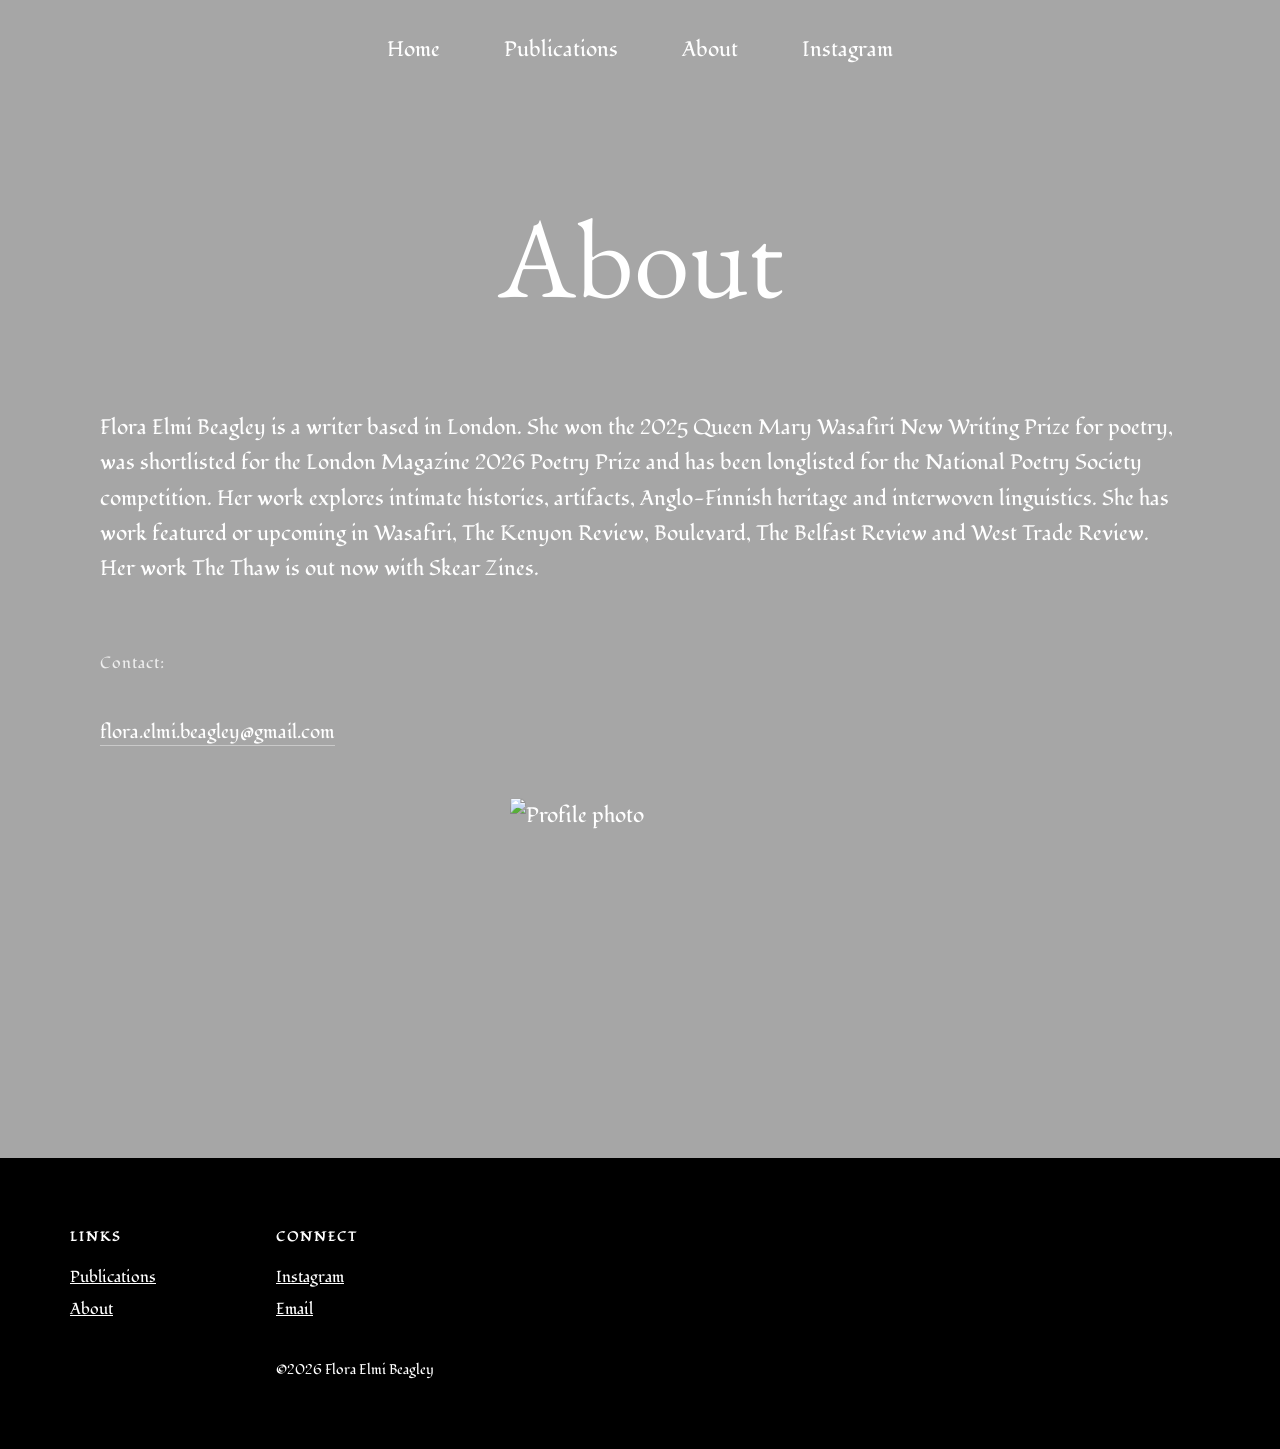
==== about.html @ 31368436 "Add files via upload" ====
<!DOCTYPE html>
<html lang="en">
<head>
<meta charset="UTF-8">
<meta name="viewport" content="width=device-width, initial-scale=1.0">
<title>About</title>
<link rel="stylesheet" href="style.css">
</head>

<body>

<section class="page about-page">

<div class="overlay"></div>

<div class="content">

<nav>
    <a href="index.html">Home</a>
    <a href="publications.html">Publications</a>
    <a href="about.html">About</a>
    <a href="https://www.instagram.com/flora.elmi/" target="_blank" rel="noopener noreferrer">Instagram</a>
</nav>

<h1 class="page-title">About</h1>

<div class="about-container">

<div class="about-text">

<p>
Flora Elmi Beagley is a writer based in London. She won the 2025 Queen Mary Wasafiri New Writing Prize for poetry, was shortlisted for the London Magazine 2026 Poetry Prize and has been longlisted for the National Poetry Society competition. Her work explores intimate histories, artifacts, Anglo-Finnish heritage and interwoven linguistics. She has work featured or upcoming in Wasafiri, The Kenyon Review, Boulevard, The Belfast Review and West Trade Review. Her work The Thaw is out now with Skear Zines.
</p>

<div class="contact">
    <span class="contact-label">Contact:</span>
    <br><br>
    <a href="mailto:flora.elmi.beagley@gmail.com">
        flora.elmi.beagley@gmail.com
    </a>
</div>
<div class="profile-image">
    <img src="images/profile.jpg" alt="Profile photo">
</div>
</div>

</div>

</div>

</section>
<footer class="footer-panel">

<div class="footer-column">
    <h3>LINKS</h3>

    <a href="publications.html">Publications</a>
    <a href="about.html">About</a>
</div>

<div class="footer-column">
    <h3>CONNECT</h3>

    <a href="https://www.instagram.com/flora.elmi/" target="_blank" rel="noopener noreferrer">Instagram</a>
    <a href="mailto:flora.elmi.beagley@gmail.com">Email</a>

    <div class="copyright">
        ©2026 Flora Elmi Beagley
    </div>
</div>

</footer>
</body>
</html>
---- style.css ----
@import url('https://fonts.googleapis.com/css2?family=EB+Garamond:wght@400;500;700&family=Fondamento&display=swap');

*{
    margin:0;
    padding:0;
    box-sizing:border-box;
}

html,body{
    height:100%;
}

body{
    font-family:'Fondamento', cursive;
    color:white;
}

.page{
    min-height:100vh;
    position:relative;
    background-size:cover;
    background-position:center;
    background-repeat:no-repeat;
}

.overlay{
    position:absolute;
    inset:0;
    background:rgba(0,0,0,.35);
}

.content{
    position:relative;
    z-index:2;
}

nav{
    padding-top:35px;
    text-align:center;
}

nav a{
    color:white;
    text-decoration:none;
    margin:0 30px;
    font-size:1.3rem;
}

nav a:hover{
    opacity:.7;
}

.hero-title{
    font-family:'EB Garamond', serif;
    font-size:8rem;
    line-height:.9;
    font-weight:400;
}

.hero-subtitle {
    font-family: 'Fondamento', cursive;
    font-size: 1.8rem;
    margin-top: 10px;
    color: white;
    opacity: 0.9;
}

.page-title{
    font-family:'EB Garamond', serif;
    font-size:7rem;
    font-weight:400;
    text-align:center;
    margin-top:120px;
    margin-bottom:80px;
}

.homepage{
    background-image:url("images/ruins.jpg");
}

.publications-page {
    background-image: url("images/publications-bg.jpg");
    background-size: cover;
    background-position: center;
    background-repeat: no-repeat;
    min-height: 100vh;
}

.about-page{
    background-image:url("images/about-bg.jpg");
    position: relative;
}
.about-page::before {
    content: "";
    position: absolute;
    inset: 0;
    pointer-events: none;
    z-index: 1;

    /* film grain texture */
    background-image: url("https://www.transparenttextures.com/patterns/noise.png");
    opacity: 0.12;
    mix-blend-mode: overlay;
}
.home-hero {
    height: 70vh;
    display: flex;
    flex-direction: column;
    justify-content: flex-end;
    align-items: flex-start;
    padding-left: 50px;
    padding-bottom: 50px;
}
.footer-panel{
    background:black;
    min-height:30vh;
    display:flex;
    justify-content:flex-start;
    gap:120px;
    padding:70px;
}

.footer-column h3{
    font-size:.8rem;
    margin-bottom:20px;
    letter-spacing:2px;
}

.footer-column a{
    display:block;
    color:white;
    margin-bottom:10px;
}

.copyright{
    margin-top:40px;
    font-size:.9rem;
}

.publications-container{
    max-width:1100px;
    margin:auto;
    padding:0 60px 100px;
}


.publication a{
    color:white;
    text-decoration:none;
}

.publication a:hover{
    text-decoration:underline;
}

.about-container{
    max-width:1200px;
    margin:auto;
    padding:0 60px 100px;
}

.about-text {
    margin-top:80px;
    font-size:1.3rem;
    line-height:1.7;
}

.contact {
    margin-top: 60px;
    font-size: 1.2rem;
    line-height: 1.6;
}

.contact-label {
    font-size: 1rem;
    letter-spacing: 1px;
    opacity: 0.8;
    display: inline-block;
    margin-bottom: 10px;
}

.contact a {
    color: white;
    text-decoration: none;
    border-bottom: 1px solid rgba(255,255,255,0.4);
}

.contact a:hover {
    opacity: 0.7;
}
.section-title {
    font-family: 'EB Garamond', serif;
    font-size: 2.2rem;
    font-weight: 400;
    margin: 60px 0 20px;
    letter-spacing: 1px;
}

.publication-list {
    display: flex;
    flex-direction: column;
    gap: 18px;
}

.publication {
    font-size: 1.2rem;
    line-height: 1.5;
    color: white;
    text-decoration: none;
    border-bottom: 1px solid rgba(255,255,255,0.2);
    padding-bottom: 6px;
    transition: opacity 0.2s ease;
}

.publication:hover {
    opacity: 0.7;
}
@media (max-width:900px){

    .hero-title{
        font-size:4rem;
    }

    .page-title{
        font-size:4rem;
    }

    .about-text{
        font-size:1.3rem;
    }

    .publication{
        font-size:1.2rem;
    }

    nav a{
        margin:0 10px;
    }

    .footer-panel{
        flex-direction:column;
        gap:40px;
    }
}
.page {
    min-height: 100vh;
    position: relative;
}
.profile-image {
    display: flex;
    justify-content: center;
    margin-top: 50px;
}

.profile-image img {
    width: 260px;
    height: 260px;
    object-fit: cover;
    border-radius: 0;
}
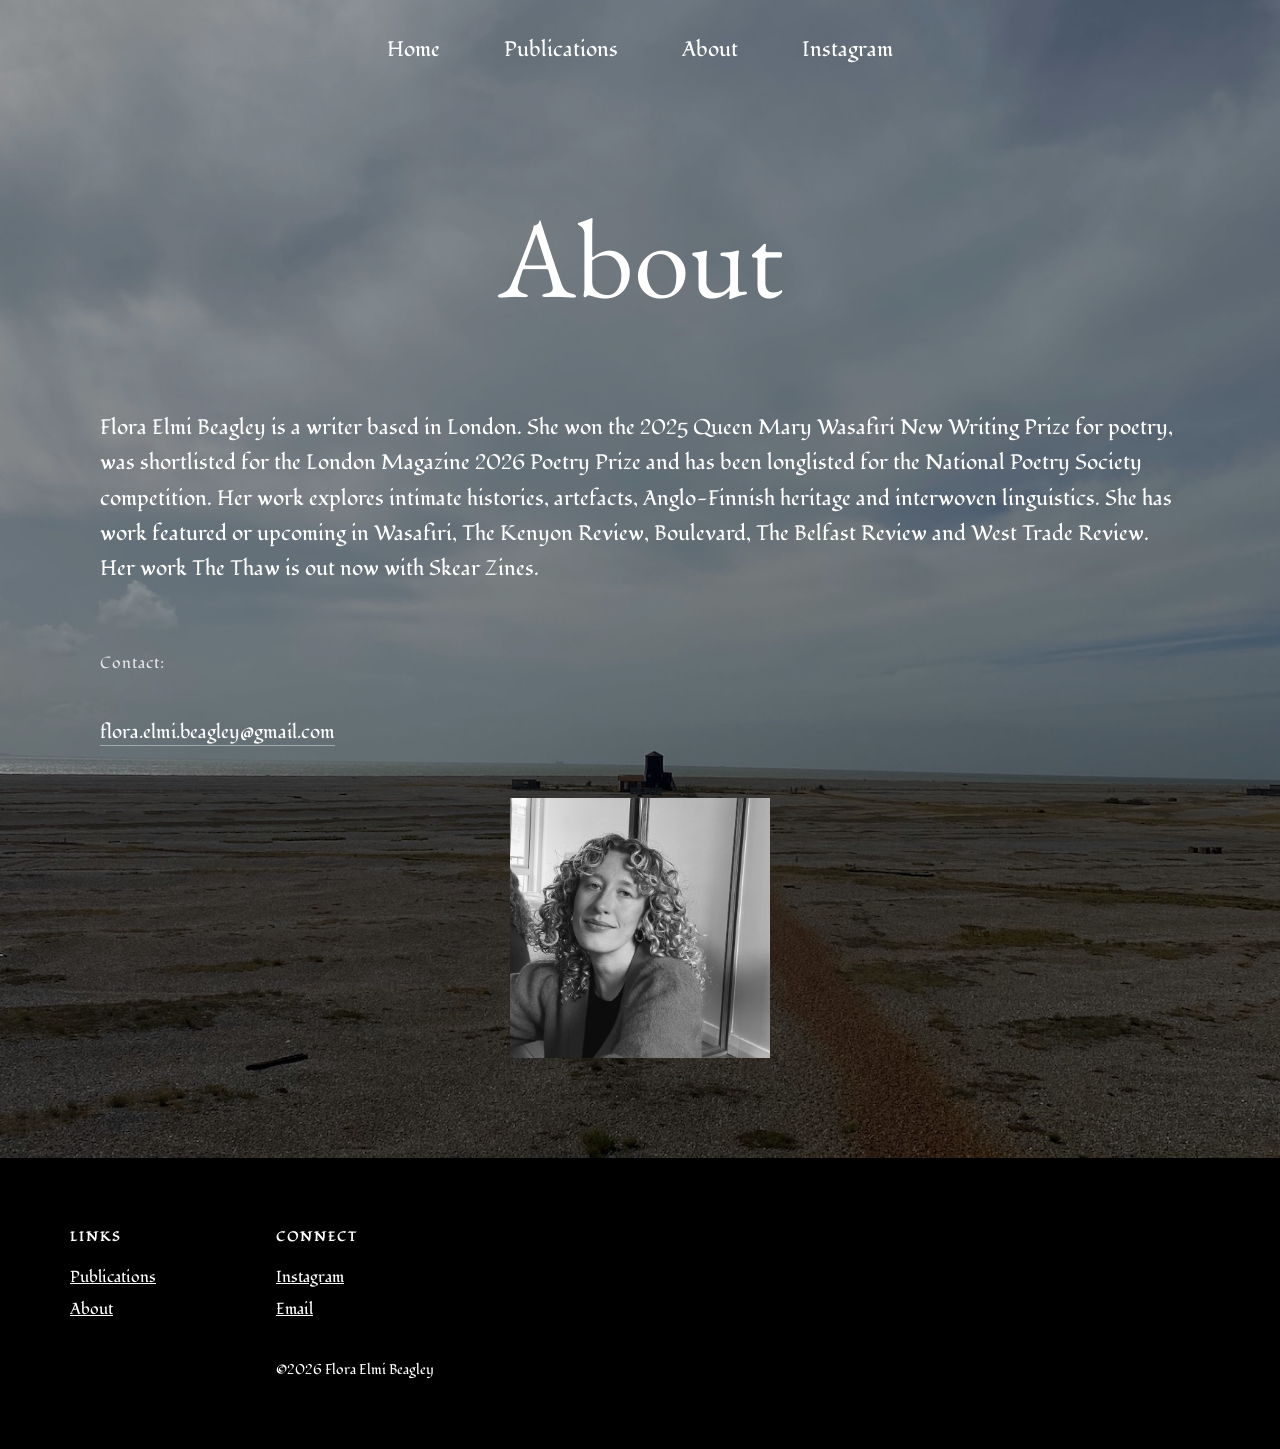
==== commit b7c65ae7: "Add files via upload" ====
--- a/about.html
+++ b/about.html
@@ -29,7 +29,7 @@
 <div class="about-text">
 
 <p>
-Flora Elmi Beagley is a writer based in London. She won the 2025 Queen Mary Wasafiri New Writing Prize for poetry, was shortlisted for the London Magazine 2026 Poetry Prize and has been longlisted for the National Poetry Society competition. Her work explores intimate histories, artifacts, Anglo-Finnish heritage and interwoven linguistics. She has work featured or upcoming in Wasafiri, The Kenyon Review, Boulevard, The Belfast Review and West Trade Review. Her work The Thaw is out now with Skear Zines.
+Flora Elmi Beagley is a writer based in London. She won the 2025 Queen Mary Wasafiri New Writing Prize for poetry, was shortlisted for the London Magazine 2026 Poetry Prize and has been longlisted for the National Poetry Society competition. Her work explores intimate histories, artefacts, Anglo-Finnish heritage and interwoven linguistics. She has work featured or upcoming in Wasafiri, The Kenyon Review, Boulevard, The Belfast Review and West Trade Review. Her work The Thaw is out now with Skear Zines.
 </p>
 
 <div class="contact">
